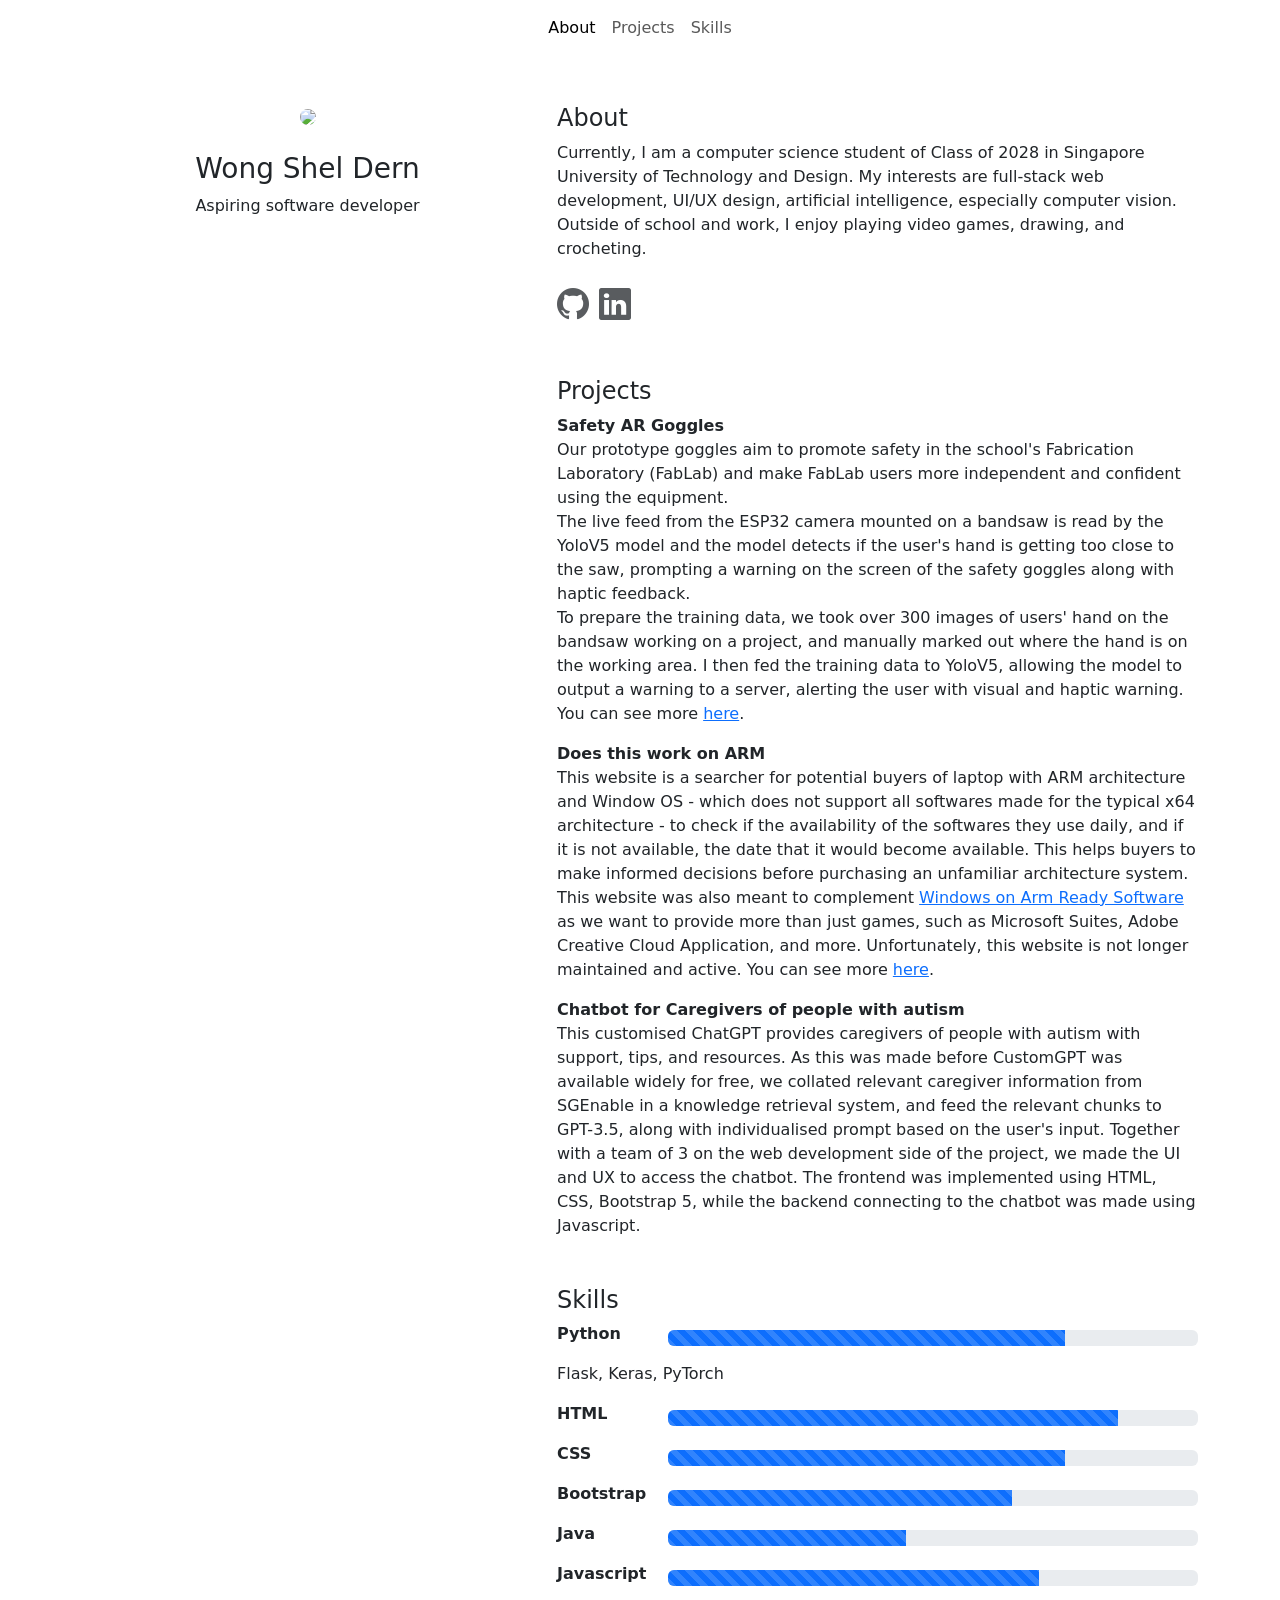
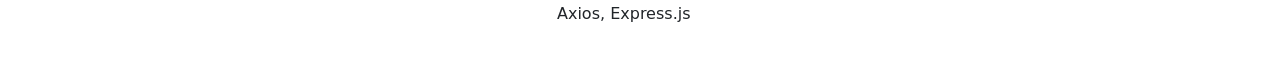
==== main/index.html @ e28b0bd4 "removed redundant folders, moved index.html and main.css outside" ====
<!doctype html>
<html lang="en">
  <head>
    <meta charset="utf-8">
    <meta name="viewport" content="width=device-width, initial-scale=1">
    <title>Shel Dern's portfolio</title>
    <link href="https://cdn.jsdelivr.net/npm/bootstrap@5.3.8/dist/css/bootstrap.min.css" rel="stylesheet" integrity="sha384-sRIl4kxILFvY47J16cr9ZwB07vP4J8+LH7qKQnuqkuIAvNWLzeN8tE5YBujZqJLB" crossorigin="anonymous">
    <link rel="stylesheet" href="https://cdn.jsdelivr.net/npm/bootstrap-icons@1.13.1/font/bootstrap-icons.min.css">
    <link href="../css/main.css" rel="stylesheet">
</head>
  <body class="container">
    <nav class="navbar navbar-expand-lg">
        <div class="container-fluid">
            <button class="navbar-toggler" type="button" data-bs-toggle="collapse" data-bs-target="#navbarNavAltMarkup" aria-controls="navbarNavAltMarkup" aria-expanded="false" aria-label="Toggle navigation">
                <span class="navbar-toggler-icon"></span>
            </button>
            <div class="collapse navbar-collapse justify-content-center" id="navbarNavAltMarkup">
                <div class="navbar-nav">
                    <a class="nav-link active" aria-current="page" href="#About">About</a>
                    <a class="nav-link" href="#Projects">Projects</a>
                    <a class="nav-link" href="#Skills">Skills</a>
                </div>
            </div>
        </div>
    </nav>
    <div class="row mt-5">
        <div class="col-5 text-center">        
            <img src="../image/port_pic.jpg" class="rounded-circle" id="profile-pic"/>
            <h3 class="pt-4">Wong Shel Dern</h3>
            <p>Aspiring software developer</p>
        </div>
        <div class="col-7">
            <div class="mb-5" id="About">
                <h4 class="h4">About</h4>
                <p>
                    Currently, I am a computer science student of Class of 2028 in Singapore University of Technology and Design. 
                    My interests are full-stack web development, UI/UX design, artificial intelligence, especially computer vision.
                    Outside of school and work, I enjoy playing video games, drawing, and crocheting.
                    <div class="pt-1 fs-2">
                        <a class="text-muted" href="https://github.com/shellelelel" target="_blank"><i class="bi bi-github"></i></a> 
                        <a class="text-muted" href="https://www.linkedin.com/in/shel-dern-wong" target="_blank"><i class="bi bi-linkedin"></i></a>
                    </div>
                </p> 
            </div>
            <div class="mb-5" id="Projects">
                <h4 class="h4">Projects</h4>
                <p class="fw-bold mb-0">Safety AR Goggles</p>
                <p>
                    Our prototype goggles aim to promote safety in the school's Fabrication Laboratory (FabLab) and 
                    make FabLab users more independent and confident using the equipment. <br> 
                    The live feed from the ESP32 camera mounted on a bandsaw is read by the YoloV5 model and the model detects if the user's hand 
                    is getting too close to the saw, prompting a warning on the screen of the safety goggles along with haptic feedback. <br>
                    To prepare the training data, we took over 300 images of users' hand on the bandsaw working on a project, 
                    and manually marked out where the hand is on the working area. I then fed the training data 
                    to YoloV5, allowing the model to output a warning to a server, alerting the user with visual and haptic warning.
                    You can see more <a href="https://github.com/shellelelel/DTI-2025/tree/model/yolov5">here</a>.

                </p>
                <p class="fw-bold mb-0">Does this work on ARM</p>
                <p>
                    This website is a searcher for potential buyers of laptop with ARM architecture and Window OS - which does not support all softwares made for the typical x64 architecture - to check
                    if the availability of the softwares they use daily, and if it is not available, the date that it would become available. This helps buyers to make informed decisions before
                    purchasing an unfamiliar architecture system. This website was also meant to complement <a href="https://www.worksonwoa.com/en/games/">Windows on Arm Ready Software</a> 
                    as we want to provide more than just games, such as Microsoft Suites, Adobe Creative Cloud Application, and more. Unfortunately, this website is not longer maintained and active.
                    You can see more <a href="https://github.com/shellelelel/windowsarmchecker-frontend.git">here</a>.
                </p>

                <p class="fw-bold mb-0">Chatbot for Caregivers of people with autism</p>
                <p>
                    This customised ChatGPT provides caregivers of people with autism with support, tips, and resources. As this was made before CustomGPT was available widely for free, we
                    collated relevant caregiver information from SGEnable in a knowledge retrieval system, and feed the relevant chunks to GPT-3.5, along with individualised prompt based on the user's
                    input. Together with a team of 3 on the web development side of the project, we made the UI and UX to access the chatbot. The frontend was implemented using HTML, CSS, Bootstrap 5,
                    while the backend connecting to the chatbot was made using Javascript. 
                </p>
            </div>
            <div class="mb-5" id="Skills">
                <h4>Skills</h4>
                <div class="row">
                    <p class="fw-bold col-2">Python</p>
                    <div class="col-10 pt-2">
                        <div class="progress " role="progressbar" aria-label="Basic example" aria-valuenow="75" aria-valuemin="0" aria-valuemax="100">
                            <div class="progress-bar progress-bar-striped progress-bar-animated" style="width: 75%"></div>
                        </div>
                    </div>
                </div>
                <p>Flask, Keras, PyTorch</p>
                <div class="row">
                    <p class="fw-bold col-2">HTML</p>
                    <div class="col-10 pt-2">
                        <div class="progress " role="progressbar" aria-label="Basic example" aria-valuenow="85" aria-valuemin="0" aria-valuemax="100">
                            <div class="progress-bar progress-bar-striped progress-bar-animated" style="width: 85%"></div>
                        </div>
                    </div>
                </div>
                <div class="row">
                    <p class="fw-bold col-2">CSS</p>
                    <div class="col-10 pt-2">
                        <div class="progress " role="progressbar" aria-label="Basic example" aria-valuenow="75" aria-valuemin="0" aria-valuemax="100">
                            <div class="progress-bar progress-bar-striped progress-bar-animated" style="width: 75%"></div>
                        </div>
                    </div>
                </div>
                <div class="row">
                    <p class="fw-bold col-2">Bootstrap</p>
                    <div class="col-10 pt-2">
                        <div class="progress " role="progressbar" aria-label="Basic example" aria-valuenow="65" aria-valuemin="0" aria-valuemax="100">
                            <div class="progress-bar progress-bar-striped progress-bar-animated" style="width: 65%"></div>
                        </div>
                    </div>
                </div>
                <div class="row">
                    <p class="fw-bold col-2">Java</p>
                    <div class="col-10 pt-2">
                        <div class="progress " role="progressbar" aria-label="Basic example" aria-valuenow="45" aria-valuemin="0" aria-valuemax="100">
                            <div class="progress-bar progress-bar-striped progress-bar-animated" style="width: 45%"></div>
                        </div>
                    </div>
                </div>
                <div class="row">
                    <p class="fw-bold col-2">Javascript</p>
                    <div class="col-10 pt-2">
                        <div class="progress " role="progressbar" aria-label="Basic example" aria-valuenow="70" aria-valuemin="0" aria-valuemax="100">
                            <div class="progress-bar progress-bar-striped progress-bar-animated" style="width: 70%"></div>
                        </div>
                    </div>
                </div>
                <p>Axios, Express.js</p>
            
            </div>
        </div>
    </div>
    <script src="https://cdn.jsdelivr.net/npm/bootstrap@5.3.8/dist/js/bootstrap.min.js" integrity="sha384-G/EV+4j2dNv+tEPo3++6LCgdCROaejBqfUeNjuKAiuXbjrxilcCdDz6ZAVfHWe1Y" crossorigin="anonymous"></script>  
</body>
</html>
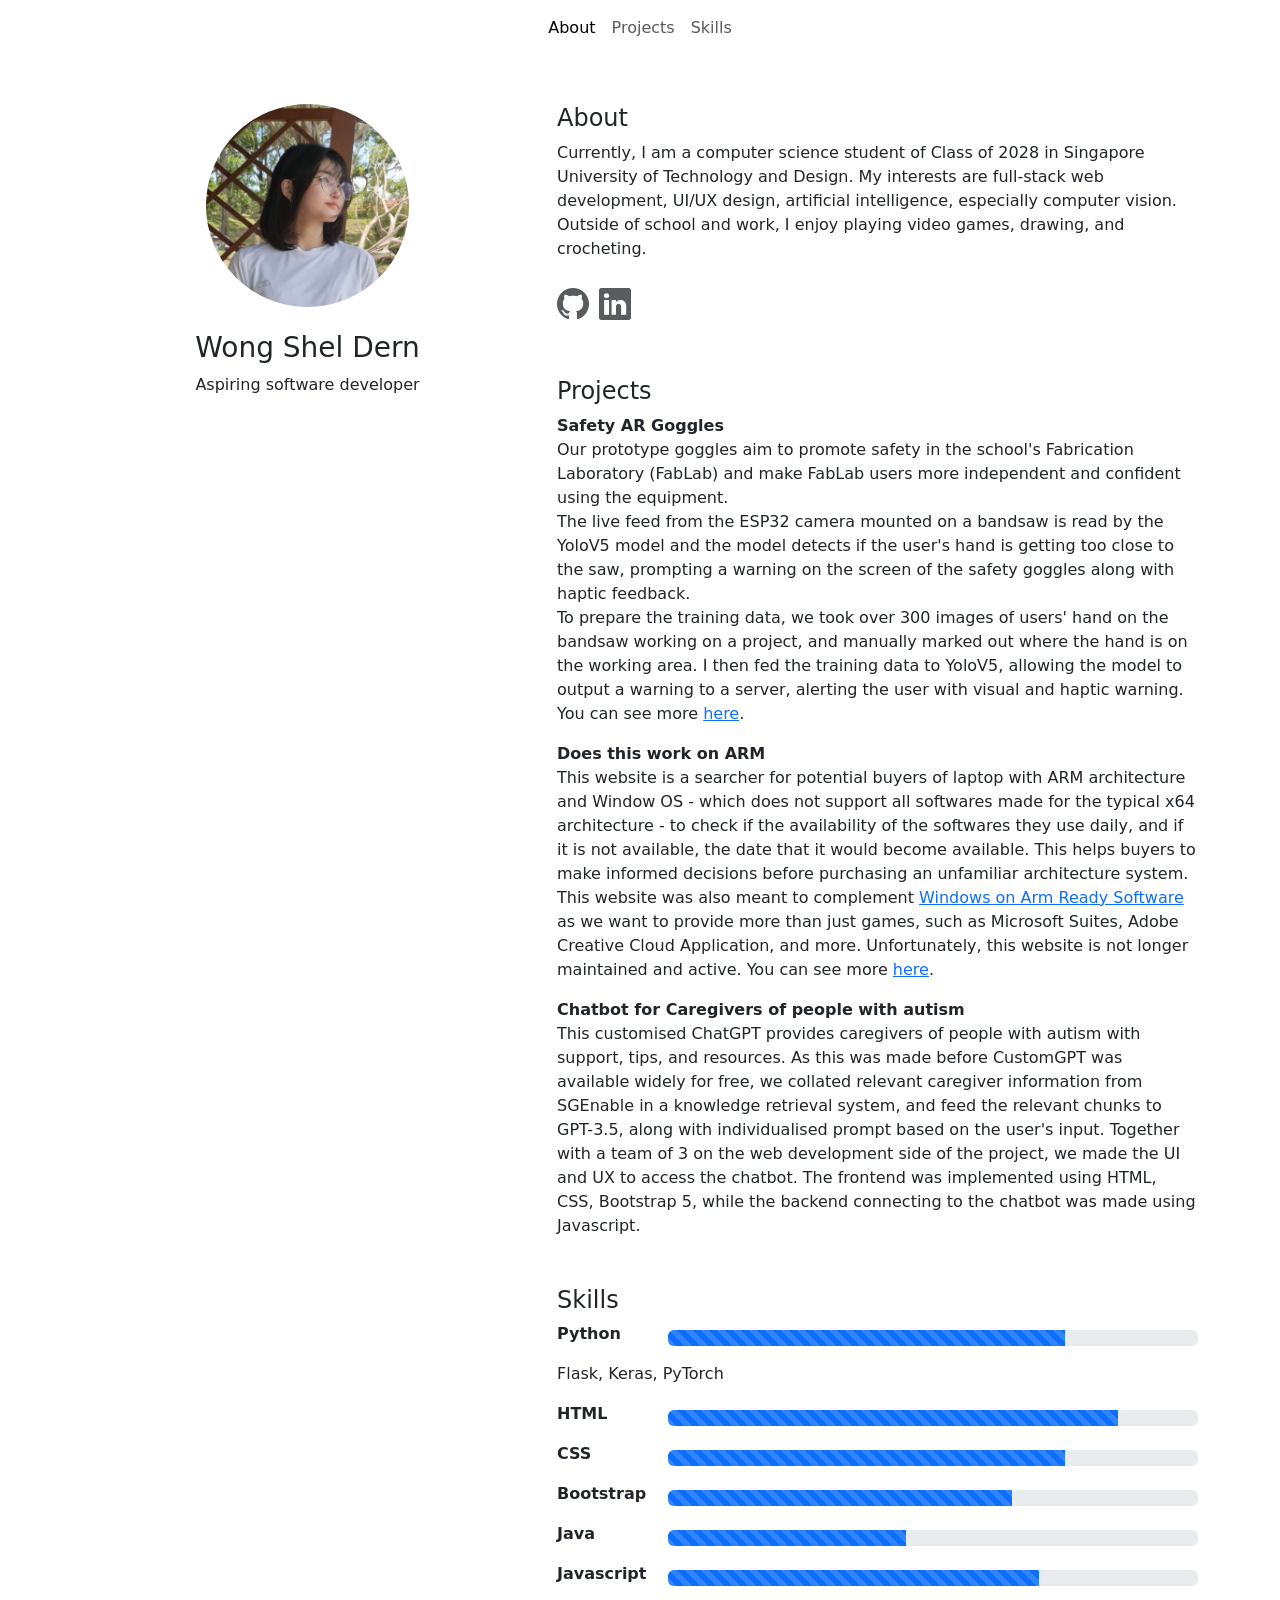
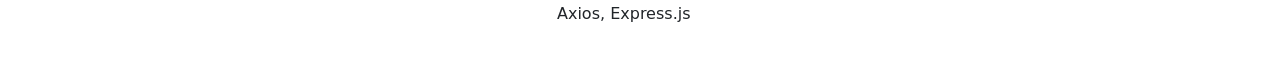
==== commit ae748405: "adjusted links in index.html" ====
--- a/main/index.html
+++ b/main/index.html
@@ -6,7 +6,7 @@
     <title>Shel Dern's portfolio</title>
     <link href="https://cdn.jsdelivr.net/npm/bootstrap@5.3.8/dist/css/bootstrap.min.css" rel="stylesheet" integrity="sha384-sRIl4kxILFvY47J16cr9ZwB07vP4J8+LH7qKQnuqkuIAvNWLzeN8tE5YBujZqJLB" crossorigin="anonymous">
     <link rel="stylesheet" href="https://cdn.jsdelivr.net/npm/bootstrap-icons@1.13.1/font/bootstrap-icons.min.css">
-    <link href="../css/main.css" rel="stylesheet">
+    <link href="main.css" rel="stylesheet">
 </head>
   <body class="container">
     <nav class="navbar navbar-expand-lg">
@@ -25,7 +25,7 @@
     </nav>
     <div class="row mt-5">
         <div class="col-5 text-center">        
-            <img src="../image/port_pic.jpg" class="rounded-circle" id="profile-pic"/>
+            <img src="image/port_pic.jpg" class="rounded-circle" id="profile-pic"/>
             <h3 class="pt-4">Wong Shel Dern</h3>
             <p>Aspiring software developer</p>
         </div>
--- a/main/main.css
+++ b/main/main.css
@@ -0,0 +1,3 @@
+#profile-pic{
+    width:45%;
+}
